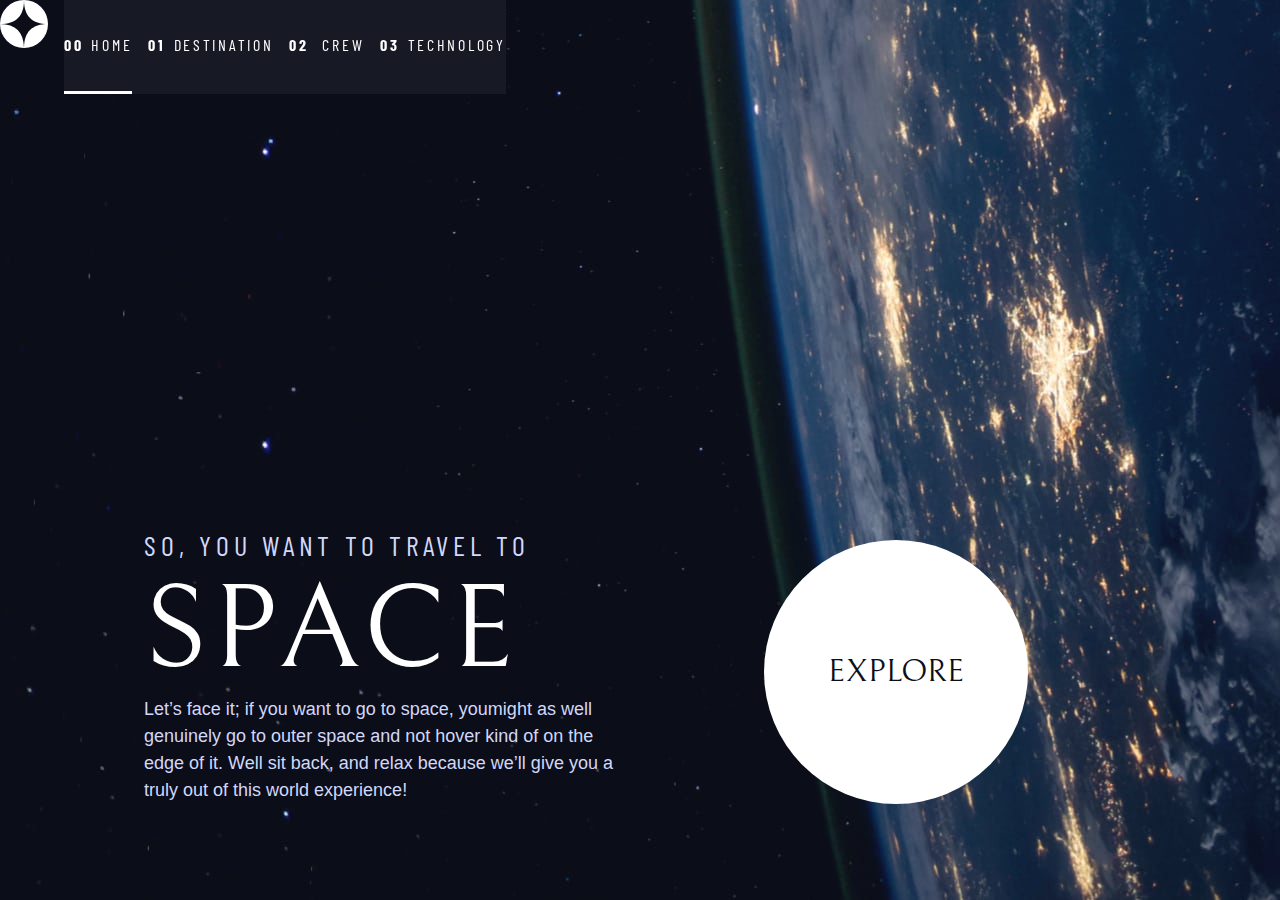
==== index.html @ e8f4b9f8 "navbar mobile" ====
<!DOCTYPE html>
<html lang="en">

<head>
     <meta charset="UTF-8">
     <meta name="viewport" content="width=device-width, initial-scale=1.0">

     <link rel="icon" type="image/png" sizes="32x32" href="./assets/favicon-32x32.png">
     <!-- Google fonts -->
     <link rel="preconnect" href="https://fonts.googleapis.com">
     <link rel="preconnect" href="https://fonts.gstatic.com" crossorigin>
     <link href="https://fonts.googleapis.com/css2?family=Barlow+Condensed:wght@400;700&family=Bellefair&  family=Barlow:wght@400;700&display=swap"
         rel="stylesheet">

     <link rel="stylesheet" href="index.css">
     <title>Frontend Mentor | Space tourism website</title>
</head>

<body class="home">
    <header class="primary-header flex">
        <div>
            <img src="./assets/shared/logo.svg" alt="logo" class="logo">
        </div>
        <button onclick="displayMenu()" class="mobile-nav-toggle" data-visible="false" aria-controls="primary-navigation"><span class="sr-only" aria-expanded="false">Menu</span></button>
        <nav>
            <ul id="primary-navigation" class="primary-navigation underline-indicators flex">
                <li class="active"><a class="fs-300 ff-sans-cond text-white letter-spacing-2 uppercase" href="index.html"><span>00</span>Home</a>
                <li><a class="fs-300 ff-sans-cond text-white letter-spacing-2 uppercase" href="destination.html"><span>01</span>Destination</a>
                <li><a class="fs-300 ff-sans-cond text-white letter-spacing-2 uppercase" href="crew.html"><span>02</span> Crew</a>
                <li><a class="fs-300 ff-sans-cond text-white letter-spacing-2 uppercase" href="technology.html"><span>03</span>Technology</a>
            </ul>
        </nav>
    </header>
    
    <div class="grid-container grid-container--home">
        <div>
            <h1 class="text-accent ff-sans-cond letter-spacing-1 fs-500 uppercase">So, you want to travel to <span class="ff-serif fs-900 text-white d-block">Space</span></h1>
            <p class="text-accent" style="font-weight: 300;">Let’s face it; if you want to go to space, youmight as well genuinely go to outer space and not hover kind of on the edge of it. Well sit back, and relax because we’ll give you a truly out of this world experience!</p>
        </div>
        <div>
            <a href="#" class="large-button uppercase ff-serif text-dark bg-white">Explore</a> 
        </div>
    </div> 
    
   










    <script src="index.js"></script>
</body>
</html>
---- index.css ----
/* ------------------- */
/* Custom properties   */
/* ------------------- */

:root {
    /* colors */
    --clr-dark: 230 35% 7%;
    --clr-light: 231 77% 90%;
    --clr-white: 0 0% 100%;
    
    /* font-sizes */
    --fs-900: clamp(5rem, 8vw + 1rem, 9.375rem);
    --fs-800: 3.5rem;
    --fs-700: 1.5rem;
    --fs-600: 1rem;
    --fs-500: 1.75rem;
    --fs-400: 0.9375rem;
    --fs-300: 1rem;
    --fs-200: 0.875rem;
    
    /* font-families */
    --ff-serif: "Bellefair", serif;
    --ff-sans-cond: "Barlow Condensed", sans-serif;
    --ff-sans-normal: "Barlow", sans-serif;
}

@media (min-width: 35em) {
    :root {
        --fs-800: 5rem;
        --fs-700: 2.5rem;
        --fs-600: 1.5rem;
        --fs-400: 1rem;
    }
}

@media (min-width: 45em) {
    :root {
        /* font-sizes */
        --fs-800: 6.25rem;
        --fs-700: 3.5rem;
        --fs-600: 2rem;
        --fs-400: 1.125rem;
    }
}


/* ------------------- */
/* Reset               */
/* ------------------- */

/* https://piccalil.li/blog/a-modern-css-reset/ */

/* Box sizing */
*,
*::before,
*::after {
    box-sizing: border-box;
}

/* Reset margins */
body,
h1,
h2,
h3,
h4,
h5,
p,
figure,
picture {
    margin: 0; 
}

h1,
h2,
h3,
h4,
h5,
h6,
p {
    font-weight: 400;
}

/* set up the body */
body {
    font-family: var(--ff-sans-normal);
    font-size: var(--fs-400);
    color: hsl( var(--clr-white) );
    background-color: hsl( var(--clr-dark) );
    line-height: 1.5;
    min-height: 100vh;
    
    display: grid;
    grid-template-rows: min-content 1fr;

    overflow-x: hidden;
}

/* make images easier to work with */
img,
picutre {
    max-width: 100%;
    display: block;
}

/* make form elements easier to work with */
input,
button,
textarea,
select {
    font: inherit;
}

/* remove animations for people who've turned them off */
@media (prefers-reduced-motion: reduce) {  
  *,
  *::before,
  *::after {
    animation-duration: 0.01ms !important;
    animation-iteration-count: 1 !important;
    transition-duration: 0.01ms !important;
    scroll-behavior: auto !important;
  }
}


/* ------------------- */
/* Utility classes     */
/* ------------------- */

/* general */

.flex {
    display: flex;
    gap: var(--gap, 1rem);
}

.grid {
    display: grid;
    gap: var(--gap, 1rem);
}

.d-block {
    display: block;
}

.flow > *:where(:not(:first-child)) {
    margin-top: var(--flow-space, 1rem);
}

.container {
    padding-inline: 2em;
    margin-inline: auto;
    max-width: 80rem;
}

.grid-container {
    text-align: center;
    display: grid;
    place-items: center;
    padding-inline: 1rem;
}

.grid-container * {
    max-width: 50ch;
}

@media (min-width: 45em) {
    .grid-container {
        text-align: left;
        column-gap: var(--container-gap, 2rem);
        grid-template-columns: minmax(1rem, 1fr) repeat(2, minmax(0, 30rem)) minmax(1rem, 1fr);
    }
    
    .grid-container > *:first-child {
        grid-column: 2;
    }

    .grid-container > *:last-child {
        grid-column: 3;
    }

    .grid-container--home {
        padding-bottom: 6rem;
        align-items: end;
    }
}

.sr-only {
  position: absolute; 
  width: 1px;
  height: 1px;
  padding: 0;
  margin: -1px; 
  overflow: hidden;
  clip: rect(0, 0, 0, 0);
  white-space: nowrap; /* added line */
  border: 0;
}

/* colors */

.bg-dark { background-color: hsl( var(--clr-dark) );}
.bg-accent { background-color: hsl( var(--clr-light) );}
.bg-white { background-color: hsl( var(--clr-white) );}

.text-dark { color: hsl( var(--clr-dark) );}
.text-accent { color: hsl( var(--clr-light) );}
.text-white { color: hsl( var(--clr-white) );}

/* typography */

.ff-serif { font-family: var(--ff-serif); } 
.ff-sans-cond { font-family: var(--ff-sans-cond); } 
.ff-sans-normal { font-family: var(--ff-sans-normal); } 

.letter-spacing-1 { letter-spacing: 4.75px; } 
.letter-spacing-2 { letter-spacing: 2.7px; } 
.letter-spacing-3 { letter-spacing: 2.35px; } 

.uppercase { text-transform: uppercase; }

.fs-900 { font-size: var(--fs-900); }
.fs-800 { font-size: var(--fs-800); }
.fs-700 { font-size: var(--fs-700); }
.fs-600 { font-size: var(--fs-600); }
.fs-500 { font-size: var(--fs-500); }
.fs-400 { font-size: var(--fs-400); }
.fs-300 { font-size: var(--fs-300); }
.fs-200 { font-size: var(--fs-200); }

.fs-900,
.fs-800,
.fs-700,
.fs-600 {
    line-height: 1.1;
}

.numbered-title {
    font-family: var(--ff-sans-cond);
    font-size: var(--fs-500);
    text-transform: uppercase;
    letter-spacing: 4.72px; 
}

.numbered-title span {
    margin-right: .5em;
    font-weight: 700;
    color: hsl( var(--clr-white) / .25);
}


/* ------------------- */
/* Compontents         */
/* ------------------- */

.large-button {
    font-size: 2rem;
    position: relative;
    z-index: 1;
    display: inline-grid;
    place-items: center;
    padding: 0 2em;
    border-radius: 50%;
    aspect-ratio: 1;
    text-decoration: none;
}

.large-button::after {
    content: '';
    position: absolute;
    z-index: -1;
    width: 100%;
    height: 100%;
    background: hsl( var(--clr-white) / .1);
    border-radius: 50%;
    opacity: 0;
    transition: opacity 500ms linear, transform 750ms ease-in-out;
}
 
.large-button:hover::after,
.large-button:focus::after {
    opacity: 1;
    transform: scale(1.5);
}

.primary-navigation {
    --underline-gap: 2rem;
    list-style: none;
    padding: 0;
    margin: 0;
    background: hsl( var(--clr-dark) / 0.98);
}

.mobile-nav-toggle {
    display: none;
}

@supports (-webkit-backdrop-filter: blur(2rem)) {
    .primary-navigation {
        background: hsl( var(--clr-white) / 0.05);
        backdrop-filter: blur(2rem);
        -webkit-backdrop-filter: blur(2rem);
    }
}

@supports (backdrop-filter: blur(2rem)) {
    .primary-navigation {
        background: hsl( var(--clr-white) / 0.05);
        backdrop-filter: blur(2rem);
    }
}

@media (max-width: 35rem) {
    .primary-navigation {
        --underline-gap: .5rem;
        position: fixed;
        z-index: 1000;
        inset: 0 0 0 30%;
        list-style: none;
        padding: min(20rem, 15vh) 2rem;
        margin: 0;
        flex-direction: column;
        transform: translateX(100%);
        transition: transform 500ms ease-in-out;
    }
   
    .primary-navigation-toggle {
        transform: translateX(0%);
        transition: transform 500ms ease-in-out;
    }

    .primary-navigation.underline-indicators > .active {
        border: 0;
    }

    .mobile-nav-toggle {
        display: block;
        position: absolute;
        z-index: 2000;
        right: 1rem;
        top: 2rem;
        background: transparent;
        background-image: url(./assets/shared/icon-hamburger.svg);
        width: 1.5rem;
        aspect-ratio: 1;
        background-repeat: no-repeat;
        border: 0;
    }

}

.primary-navigation a {
    text-decoration: none;
}

.primary-navigation a > span {
    font-weight: 700;
    margin-right: .5em;
}

.underline-indicators > * {
    cursor: pointer;
    padding: var(--underline-gap, 1rem) 0;
    border: 0;
    border-bottom: .2rem solid hsl( var(--clr-white) / 0 );
}

.underline-indicators > *:hover,
.underline-indicators > *:focus {
    border-color: hsl( var(--clr-white) / .5);
}

.underline-indicators > .active,
.underline-indicators > [aria-selected="true"] {
    color: hsl( var(--clr-white) / 1);
    border-color: hsl( var(--clr-white) / 1); 
}

.tab-list {
    --gap: 2rem;
}

.dot-indicators > * {
    cursor: pointer;
    border: 0;
    border-radius: 50%;
    padding: .5em;
    background-color: hsl( var(--clr-white) / .25);
}
 
.dot-indicators > *:hover,
.dot-indicators > *:focus { 
    background-color: hsl( var(--clr-white) / .5);
}

.dot-indicators > [aria-selected="true"] {
    background-color: hsl( var(--clr-white) / 1); 
}
/* ----------------------------- */
/* Page specific babckground     */
/* ----------------------------- */
body {
    background-size: cover;
    background-position: bottom center;
}
/* home */
.home {
    background-image: url(./assets/home/background-home-mobile.jpg);
}

@media (min-width: 35em) {
    .home {
        background-position: center center;
        background-image: url(./assets/home/background-home-tablet.jpg);
    }
}

@media (min-width: 45em) {
    .home {
        background-image: url(./assets/home/background-home-desktop.jpg);
    }
}
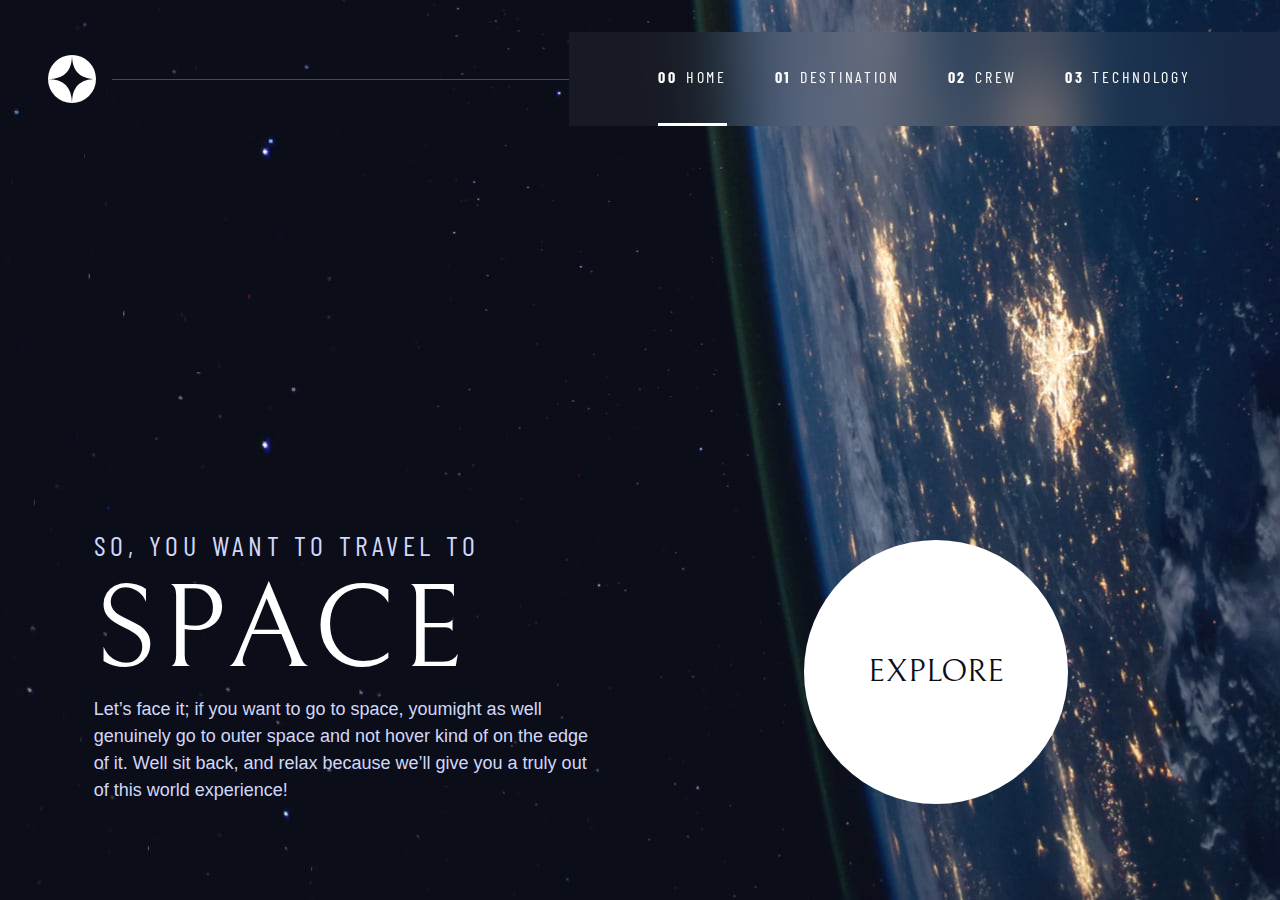
==== commit a6da8375: "Homepage responsive ok" ====
--- a/index.html
+++ b/index.html
@@ -17,6 +17,7 @@
 </head>
 
 <body class="home">
+    <a class="skip-to-content" href="#main">Skip to content</a>
     <header class="primary-header flex">
         <div>
             <img src="./assets/shared/logo.svg" alt="logo" class="logo">
@@ -24,15 +25,15 @@
         <button onclick="displayMenu()" class="mobile-nav-toggle" data-visible="false" aria-controls="primary-navigation"><span class="sr-only" aria-expanded="false">Menu</span></button>
         <nav>
             <ul id="primary-navigation" class="primary-navigation underline-indicators flex">
-                <li class="active"><a class="fs-300 ff-sans-cond text-white letter-spacing-2 uppercase" href="index.html"><span>00</span>Home</a>
-                <li><a class="fs-300 ff-sans-cond text-white letter-spacing-2 uppercase" href="destination.html"><span>01</span>Destination</a>
-                <li><a class="fs-300 ff-sans-cond text-white letter-spacing-2 uppercase" href="crew.html"><span>02</span> Crew</a>
-                <li><a class="fs-300 ff-sans-cond text-white letter-spacing-2 uppercase" href="technology.html"><span>03</span>Technology</a>
+                <li class="active"><a class="fs-300 ff-sans-cond text-white letter-spacing-2 uppercase" href="index.html"><span aria-hidden="true">00</span>Home</a>
+                <li><a class="fs-300 ff-sans-cond text-white letter-spacing-2 uppercase" href="destination.html"><span aria-hidden="true">01</span>Destination</a>
+                <li><a class="fs-300 ff-sans-cond text-white letter-spacing-2 uppercase" href="crew.html"><span aria-hidden="true">02</span>Crew</a>
+                <li><a class="fs-300 ff-sans-cond text-white letter-spacing-2 uppercase" href="technology.html"><span aria-hidden="true">03</span>Technology</a>
             </ul>
         </nav>
     </header>
     
-    <div class="grid-container grid-container--home">
+    <main id="main" class="grid-container grid-container--home">
         <div>
             <h1 class="text-accent ff-sans-cond letter-spacing-1 fs-500 uppercase">So, you want to travel to <span class="ff-serif fs-900 text-white d-block">Space</span></h1>
             <p class="text-accent" style="font-weight: 300;">Let’s face it; if you want to go to space, youmight as well genuinely go to outer space and not hover kind of on the edge of it. Well sit back, and relax because we’ll give you a truly out of this world experience!</p>
@@ -40,19 +41,8 @@
         <div>
             <a href="#" class="large-button uppercase ff-serif text-dark bg-white">Explore</a> 
         </div>
-    </div> 
+    </main> 
     
-   
-
-
-
-
-
-
-
-
-
-
     <script src="index.js"></script>
 </body>
 </html>--- a/index.css
+++ b/index.css
@@ -168,7 +168,7 @@
     .grid-container {
         text-align: left;
         column-gap: var(--container-gap, 2rem);
-        grid-template-columns: minmax(1rem, 1fr) repeat(2, minmax(0, 30rem)) minmax(1rem, 1fr);
+        grid-template-columns: minmax(1rem, 1fr) repeat(2, minmax(0, 40rem)) minmax(1rem, 1fr);
     }
     
     .grid-container > *:first-child {
@@ -197,6 +197,22 @@
   border: 0;
 }
 
+.skip-to-content {
+    position: absolute;
+    z-index: 9999;
+    background: hsl( var(--clr-white) );
+    color: hsl( var(--clr-dark) );
+    padding: .5em 1em;
+    margin-inline: auto;
+    transform: translateY(-100%);
+    transition: transform 250ms ease-in;
+}
+
+.skip-to-content:focus {
+   transform: translateY(0);
+   
+}
+
 /* colors */
 
 .bg-dark { background-color: hsl( var(--clr-dark) );}
@@ -283,7 +299,20 @@
     transform: scale(1.5);
 }
 
+/* primary header */
+
+.logo {
+    margin: 1.3rem clamp(1.5rem, 5vw, 3rem);
+}
+
+.primary-header {
+    justify-content: space-between;
+    align-items: center;
+    
+}
+
 .primary-navigation {
+    --gap: clamp(1.5rem, 5vw, 3rem);
     --underline-gap: 2rem;
     list-style: none;
     padding: 0;
@@ -291,6 +320,15 @@
     background: hsl( var(--clr-dark) / 0.98);
 }
 
+.primary-navigation a {
+    text-decoration: none;
+}
+
+.primary-navigation a > span {
+    font-weight: 700;
+    margin-right: .5em;
+}
+
 .mobile-nav-toggle {
     display: none;
 }
@@ -310,7 +348,7 @@
     }
 }
 
-@media (max-width: 35rem) {
+@media (max-width: 35em) {
     .primary-navigation {
         --underline-gap: .5rem;
         position: fixed;
@@ -349,13 +387,38 @@
 
 }
 
-.primary-navigation a {
-    text-decoration: none;
-}
-
-.primary-navigation a > span {
-    font-weight: 700;
-    margin-right: .5em;
+@media (min-width: 35em) {
+    .primary-navigation {
+        padding-inline: clamp(3rem, 7vw, 7rem);
+    }
+}
+
+@media (min-width: 35em) and (max-width: 44.999em) {
+    .primary-navigation a > span {
+        display: none;
+    }
+}
+
+@media (min-width: 45em) {
+
+    .primary-header::after {
+        content: '';
+        display: block;
+        position: relative;
+        height: 1px;
+        width: 100%;
+        margin-right: -2.5rem;
+        background: hsl( var(--clr-white) / .25);
+        order: 1;
+    }
+
+    nav {
+        order: 2;
+    }
+
+    .primary-navigation {
+        margin-block: 2rem;
+    }
 }
 
 .underline-indicators > * {
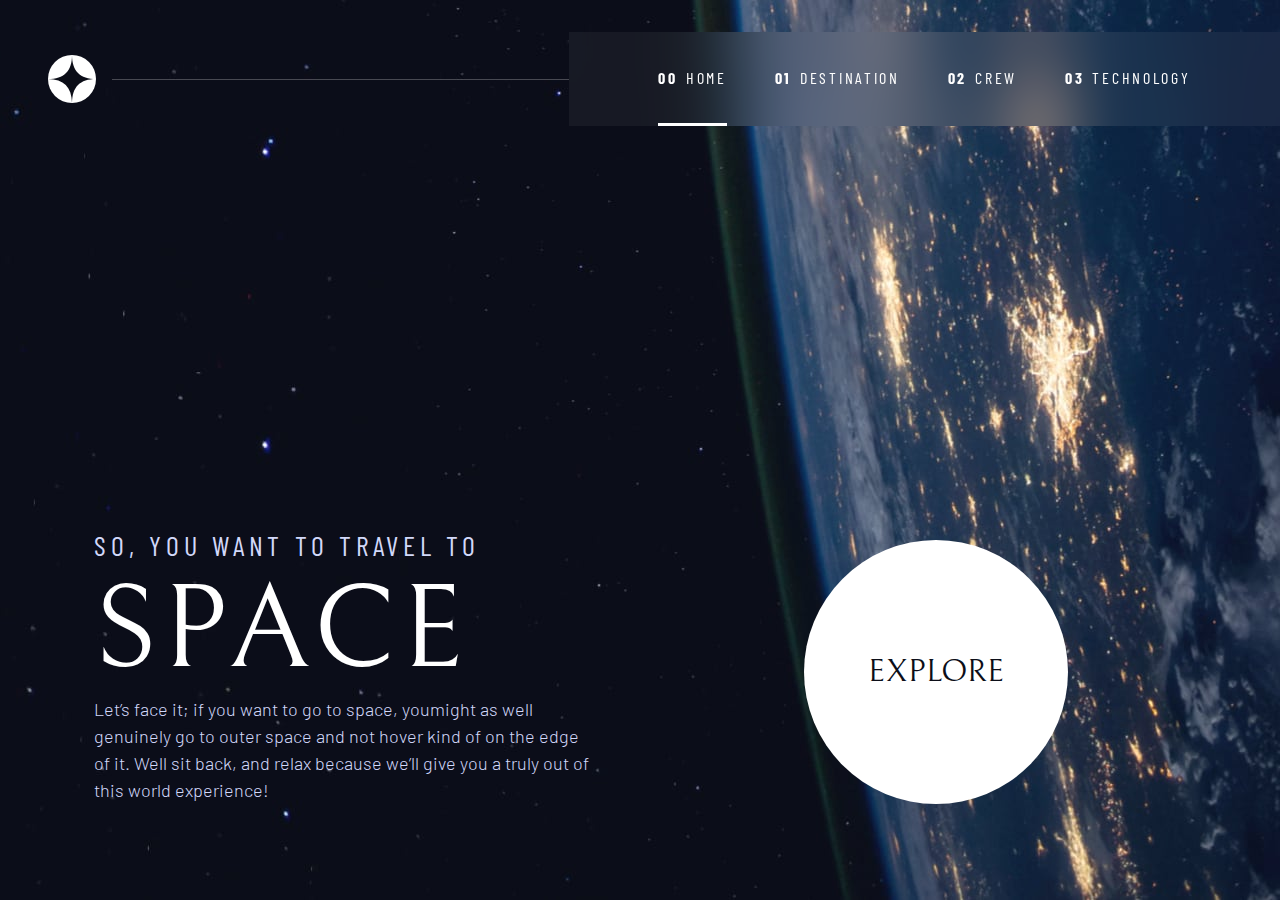
==== commit aed38490: "html issue correction" ====
--- a/index.html
+++ b/index.html
@@ -9,10 +9,8 @@
      <!-- Google fonts -->
      <link rel="preconnect" href="https://fonts.googleapis.com">
      <link rel="preconnect" href="https://fonts.gstatic.com" crossorigin>
-     <link href="https://fonts.googleapis.com/css2?family=Barlow+Condensed:wght@400;700&family=Bellefair&  family=Barlow:wght@400;700&display=swap"
-         rel="stylesheet">
-
-     <link rel="stylesheet" href="index.css">
+     <link href="https://fonts.googleapis.com/css2?family=Barlow+Condensed:wght@400;700&family=Bellefair&family=Barlow:wght@400;700&display=swap" rel="stylesheet">
+     <link rel="stylesheet" href="./css/index.css">
      <title>Frontend Mentor | Space tourism website</title>
 </head>
 
@@ -22,7 +20,7 @@
         <div>
             <img src="./assets/shared/logo.svg" alt="logo" class="logo">
         </div>
-        <button onclick="displayMenu()" class="mobile-nav-toggle" data-visible="false" aria-controls="primary-navigation"><span class="sr-only" aria-expanded="false">Menu</span></button>
+        <button onclick="displayMenu()" class="mobile-nav-toggle" data-visible="false" aria-controls="primary-navigation" role="button"><span class="sr-only" aria-expanded="false">Menu</span></button>
         <nav>
             <ul id="primary-navigation" class="primary-navigation underline-indicators flex">
                 <li class="active"><a class="fs-300 ff-sans-cond text-white letter-spacing-2 uppercase" href="index.html"><span aria-hidden="true">00</span>Home</a>
@@ -39,10 +37,10 @@
             <p class="text-accent" style="font-weight: 300;">Let’s face it; if you want to go to space, youmight as well genuinely go to outer space and not hover kind of on the edge of it. Well sit back, and relax because we’ll give you a truly out of this world experience!</p>
         </div>
         <div>
-            <a href="#" class="large-button uppercase ff-serif text-dark bg-white">Explore</a> 
+            <a href="./destination.html" class="large-button uppercase ff-serif text-dark bg-white">Explore</a> 
         </div>
     </main> 
     
-    <script src="index.js"></script>
+    <script src="./scripts/index.js"></script>
 </body>
 </html>--- a/css/index.css
+++ b/css/index.css
@@ -0,0 +1,824 @@
+/* ------------------- */
+/* Custom properties   */
+/* ------------------- */
+
+:root {
+    /* colors */
+    --clr-dark: 230 35% 7%;
+    --clr-light: 231 77% 90%;
+    --clr-white: 0 0% 100%;
+    
+    /* font-sizes */
+    --fs-900: clamp(5rem, 8vw + 1rem, 9.375rem);
+    --fs-800: 3.5rem;
+    --fs-700: 1.5rem;
+    --fs-600: 1rem;
+    --fs-500: 1rem;
+    --fs-400: 0.9375rem;
+    --fs-300: 1rem;
+    --fs-200: 0.875rem;
+    
+    /* font-families */
+    --ff-serif: "Bellefair", serif;
+    --ff-sans-cond: "Barlow Condensed", sans-serif;
+    --ff-sans-normal: "Barlow", sans-serif;
+}
+
+@media (min-width: 35em) {
+    :root {
+        --fs-800: 5rem;
+        --fs-700: 2.5rem;
+        --fs-600: 1.5rem;
+        --fs-500: 1.25rem;
+        --fs-400: 1rem;
+    }
+}
+
+@media (min-width: 45em) {
+    :root {
+        /* font-sizes */
+        --fs-800: 5.75rem;
+        --fs-700: 3.5rem;
+        --fs-600: 2rem;
+        --fs-500: 1.75rem;
+        --fs-400: 1.125rem;
+    }
+}
+
+
+/* ------------------- */
+/* Reset               */
+/* ------------------- */
+
+/* https://piccalil.li/blog/a-modern-css-reset/ */
+
+/* Box sizing */
+*,
+*::before,
+*::after {
+    box-sizing: border-box;
+}
+
+/* Reset margins */
+body,
+h1,
+h2,
+h3,
+h4,
+h5,
+p,
+figure,
+picture {
+    margin: 0; 
+}
+
+h1,
+h2,
+h3,
+h4,
+h5,
+h6,
+p {
+    font-weight: 400;
+}
+
+/* set up the body */
+body {
+    font-family: var(--ff-sans-normal);
+    font-size: var(--fs-400);
+    color: hsl( var(--clr-white) );
+    background-color: hsl( var(--clr-dark) );
+    line-height: 1.5;
+    min-height: 100vh;
+    
+    display: grid;
+    grid-template-rows: min-content 1fr;
+
+    overflow-x: hidden;
+}
+
+/* make images easier to work with */
+img,
+picture {
+    max-width: 100%;
+    display: block;
+}
+
+/* make form elements easier to work with */
+input,
+button,
+textarea,
+select {
+    font: inherit;
+}
+
+/* remove animations for people who've turned them off */
+@media (prefers-reduced-motion: reduce) {  
+  *,
+  *::before,
+  *::after {
+    animation-duration: 0.01ms !important;
+    animation-iteration-count: 1 !important;
+    transition-duration: 0.01ms !important;
+    scroll-behavior: auto !important;
+  }
+}
+
+
+/* ------------------- */
+/* Utility classes     */
+/* ------------------- */
+
+/* general */
+
+.flex {
+    display: flex;
+    gap: var(--gap, 1rem);
+}
+
+.grid {
+    display: grid;
+    gap: var(--gap, 1rem);
+}
+
+.d-block {
+    display: block;
+}
+
+.flow > *:where(:not(:first-child)) {
+    margin-top: var(--flow-space, 1rem);
+}
+
+.container {
+    padding-inline: 2em;
+    margin-inline: auto;
+    max-width: 80rem;
+}
+
+.sr-only {
+  position: absolute; 
+  width: 1px;
+  height: 1px;
+  padding: 0;
+  margin: -1px; 
+  overflow: hidden;
+  clip: rect(0, 0, 0, 0);
+  white-space: nowrap; /* added line */
+  border: 0;
+}
+
+.skip-to-content {
+    position: absolute;
+    z-index: 9999;
+    background: hsl( var(--clr-white) );
+    color: hsl( var(--clr-dark) );
+    padding: .5em 1em;
+    margin-inline: auto;
+    transform: translateY(-100%);
+    transition: transform 250ms ease-in;
+}
+
+.skip-to-content:focus {
+   transform: translateY(0);
+   
+}
+
+/* colors */
+
+.bg-dark { background-color: hsl( var(--clr-dark) );}
+.bg-accent { background-color: hsl( var(--clr-light) );}
+.bg-white { background-color: hsl( var(--clr-white) );}
+
+.text-dark { color: hsl( var(--clr-dark) );}
+.text-accent { color: hsl( var(--clr-light) );}
+.text-white { color: hsl( var(--clr-white) );}
+
+/* typography */
+
+.ff-serif { font-family: var(--ff-serif); } 
+.ff-sans-cond { font-family: var(--ff-sans-cond); } 
+.ff-sans-normal { font-family: var(--ff-sans-normal); } 
+
+.letter-spacing-1 { letter-spacing: 4.75px; } 
+.letter-spacing-2 { letter-spacing: 2.7px; } 
+.letter-spacing-3 { letter-spacing: 2.35px; } 
+
+.uppercase { text-transform: uppercase; }
+
+.fs-900 { font-size: var(--fs-900); }
+.fs-800 { font-size: var(--fs-800); }
+.fs-700 { font-size: var(--fs-700); }
+.fs-600 { font-size: var(--fs-600); }
+.fs-500 { font-size: var(--fs-500); }
+.fs-400 { font-size: var(--fs-400); }
+.fs-300 { font-size: var(--fs-300); }
+.fs-200 { font-size: var(--fs-200); }
+
+.fs-900,
+.fs-800,
+.fs-700,
+.fs-600 {
+    line-height: 1.1;
+}
+
+.numbered-title {
+    font-family: var(--ff-sans-cond);
+    font-size: var(--fs-500);
+    text-transform: uppercase;
+    letter-spacing: 4.72px; 
+}
+
+.numbered-title span {
+    margin-right: .5em;
+    font-weight: 700;
+    color: hsl( var(--clr-white) / .25);
+}
+
+
+/* ------------------- */
+/* Compontents         */
+/* ------------------- */
+
+.large-button {
+    font-size: 2rem;
+    position: relative;
+    z-index: 1;
+    display: inline-grid;
+    place-items: center;
+    padding: 0 2em;
+    border-radius: 50%;
+    aspect-ratio: 1;
+    text-decoration: none;
+}
+
+.large-button::after {
+    content: '';
+    position: absolute;
+    z-index: -1;
+    width: 100%;
+    height: 100%;
+    background: hsl( var(--clr-white) / .1);
+    border-radius: 50%;
+    opacity: 0;
+    transition: opacity 500ms linear, transform 750ms ease-in-out;
+}
+ 
+.large-button:hover::after,
+.large-button:focus::after {
+    opacity: 1;
+    transform: scale(1.5);
+}
+
+/* primary header */
+
+.logo {
+    margin: 1.3rem clamp(1.5rem, 5vw, 3rem);
+}
+
+.primary-header {
+    justify-content: space-between;
+    align-items: center;
+    
+}
+
+.primary-navigation {
+    --gap: clamp(1.5rem, 5vw, 3rem);
+    --underline-gap: 2rem;
+    list-style: none;
+    padding: 0;
+    margin: 0;
+    background: hsl( var(--clr-dark) / 0.98);
+}
+
+.primary-navigation a {
+    text-decoration: none;
+}
+
+.primary-navigation a > span {
+    font-weight: 700;
+    margin-right: .5em;
+}
+
+.mobile-nav-toggle {
+    display: none;
+}
+
+@supports (-webkit-backdrop-filter: blur(2rem)) {
+    .primary-navigation {
+        background: hsl( var(--clr-white) / 0.05);
+        backdrop-filter: blur(2rem);
+        -webkit-backdrop-filter: blur(2rem);
+    }
+}
+
+@supports (backdrop-filter: blur(2rem)) {
+    .primary-navigation {
+        background: hsl( var(--clr-white) / 0.05);
+        backdrop-filter: blur(2rem);
+    }
+}
+
+@media (max-width: 35em) {
+    .primary-navigation {
+        --underline-gap: .5rem;
+        position: fixed;
+        z-index: 1000;
+        inset: 0 0 0 30%;
+        list-style: none;
+        padding: min(20rem, 15vh) 2rem;
+        margin: 0;
+        flex-direction: column;
+        transform: translateX(100%);
+        transition: transform 500ms ease-in-out;
+    }
+   
+    .primary-navigation-toggle {
+        transform: translateX(0%);
+        transition: transform 500ms ease-in-out;
+    }
+
+    .primary-navigation.underline-indicators > .active {
+        border: 0;
+    }
+
+    .mobile-nav-toggle {
+        display: block;
+        position: absolute;
+        z-index: 20000;
+        right: 1rem;
+        top: 2rem;
+        background: transparent;
+        background-image: url(../assets/icon-hamburger.svg);
+        width: 1.5rem;
+        aspect-ratio: 1;
+        background-repeat: no-repeat;
+        border: 0;
+    }
+
+}
+
+@media (min-width: 35em) {
+    .primary-navigation {
+        padding-inline: clamp(3rem, 7vw, 7rem);
+    }
+}
+
+@media (min-width: 35em) and (max-width: 44.999em) {
+    .primary-navigation a > span {
+        display: none;
+    }
+}
+
+@media (min-width: 45em) {
+
+    .primary-header::after {
+        content: '';
+        display: block;
+        position: relative;
+        height: 1px;
+        width: 100%;
+        margin-right: -2.5rem;
+        background: hsl( var(--clr-white) / .25);
+        order: 1;
+    }
+
+    nav {
+        order: 2;
+    }
+
+    .primary-navigation {
+        margin-block: 2rem;
+    }
+}
+
+.underline-indicators > * {
+    cursor: pointer;
+    padding: var(--underline-gap, 1rem) 0;
+    border: 0;
+    border-bottom: .2rem solid hsl( var(--clr-white) / 0 );
+    background: transparent;
+}
+
+.underline-indicators > *:hover,
+.underline-indicators > *:focus {
+    border-color: hsl( var(--clr-white) / .5);
+}
+
+.underline-indicators > .active,
+.underline-indicators > [aria-selected="true"] {
+    color: hsl( var(--clr-white) / 1);
+    border-color: hsl( var(--clr-white) / 1); 
+}
+
+.tab-list {
+    --gap: 2rem;
+}
+
+.dot-indicators > * {
+    cursor: pointer;
+    border: 0;
+    border-radius: 50%;
+    padding: .5em;
+    background-color: hsl( var(--clr-white) / .25);
+}
+ 
+.dot-indicators > *:hover,
+.dot-indicators > *:focus { 
+    background-color: hsl( var(--clr-white) / .5);
+}
+
+.dot-indicators > [aria-selected="true"] {
+    background-color: hsl( var(--clr-white) / 1); 
+}
+
+.number-indicators > button {
+    cursor: pointer;
+    width: 2.5rem;
+    height: 2.5rem;
+    border-radius: 50%;
+    border: 1px solid hsl( var(--clr-white) / .25 );
+    background-color: hsl( var(--clr-dark) );
+    color: hsl( var(--clr-white) );
+}
+
+.number-indicators > button:hover,
+.number-indicators > button:focus {
+    border-color: hsl( var(--clr-white) );
+}
+
+.number-indicators > [aria-selected="true"] {
+    background-color: hsl( var(--clr-white) / 1) !important;
+    color: hsl( var(--clr-dark) );
+}
+
+/* ----------------------------- */
+/* Page specific babckground     */
+/* ----------------------------- */
+body {
+    background-size: cover;
+    background-position: bottom center;
+}
+/* home */
+.home {
+    background-image: url(../assets/home/background-home-mobile.jpg);
+}
+
+@media (min-width: 35em) {
+    .home {
+        background-position: center center;
+        background-image: url(../assets/home/background-home-tablet.jpg);
+    }
+}
+
+@media (min-width: 45em) {
+    .home {
+        background-image: url(../assets/home/background-home-desktop.jpg);
+    }
+}
+
+/* destination */
+.destination {
+    background-image: url(../assets/destination/background-destination-mobile.jpg);
+}
+
+@media (min-width: 35em) {
+    .destination {
+        background-position: center center;
+        background-image: url(../assets/destination/background-destination-tablet.jpg);
+    }
+}
+
+@media (min-width: 45em) {
+    .destination {
+        background-image: url(../assets/destination/background-destination-desktop.jpg);
+    }
+}
+
+/* crew */
+.crew {
+    background-image: url(../assets/crew/background-crew-mobile.jpg);
+}
+
+@media (min-width: 35em) {
+    .crew {
+        background-position: center center;
+        background-image: url(../assets/crew/background-crew-tablet.jpg);
+    }
+}
+
+@media (min-width: 45em) {
+    .crew {
+        background-image: url(../assets/crew/background-crew-desktop.jpg);
+    }
+}
+
+/* technology */
+.technology {
+    background-image: url(../assets/technology/background-technology-mobile.jpg);
+}
+
+@media (min-width: 35em) {
+    .technology {
+        background-position: center center;
+        background-image: url(../assets/technology/background-technology-tablet.jpg);
+    }
+}
+
+@media (min-width: 45em) {
+    .technology {
+        background-image: url(../assets/technology/background-technology-desktop.jpg);
+    }
+}
+
+
+/* ----------------------------- */
+/* Layout                        */
+/* ----------------------------- */
+
+.grid-container {
+    text-align: center;
+    display: grid;
+    place-items: center;
+    padding-inline: 1rem;
+    padding-bottom: 4rem;
+}
+
+.grid-container p {
+    max-width: 50ch;
+}
+
+.numbered-title {
+    grid-area: title;
+}
+
+/* Destination layout */
+
+.grid-container--destination {
+    grid-template-areas: 
+    'title'
+    'image'
+    'tabs'
+    'content';
+}
+
+.grid-container--destination img {
+    grid-area: image;
+    max-width: 60%;
+    margin-top: 2.5rem;
+}
+
+.grid-container--destination > .tab-list {
+    grid-area: tabs;
+    margin-top: 2rem;
+}
+
+.grid-container--destination > .destination-info {
+    grid-area: content;
+    margin-top: 1.75rem;
+}
+
+.destination-info h2 {
+    padding-bottom: .5rem;
+}
+
+.destination-meta {
+    flex-direction: column;
+    border-top: 1px solid hsl( var(--clr-white) / .1);
+    padding: 2.5rem;
+    margin-top: 2.5rem;
+    align-items: center;
+}
+
+.destination-meta p {
+    font-size: 1.75rem;
+}
+
+/* Crew layout */
+
+.grid-container--crew {
+    grid-template-areas: 
+    'title'
+    'image'
+    'dots'
+    'details';
+}
+
+.grid-container--crew h1 {
+    margin-block-start: 0;
+}
+
+.grid-container--crew h2 {
+    margin-block-end: .5rem;
+}
+
+.grid-container--crew img {
+    grid-area: image;
+    max-width: 50%;
+    border-bottom: 1px solid hsl( var(--clr-white) / .1);
+}
+
+.grid-container--crew > .dot-indicators {
+    grid-area: dots;
+}
+
+.grid-container--crew > .crew-details {
+    grid-area: details;
+}
+
+.crew-details p {
+    padding-inline: .75rem;
+}
+
+/* Technology layout */
+
+.grid-container--technology {
+    grid-template-areas: 
+    'title'
+    'image'
+    'number-ind'
+    'info';
+}
+
+.grid-container--technology img {
+    grid-area: image;
+}
+
+.grid-container--technology > .number-indicators {
+    grid-area: number-ind;
+}
+
+.grid-container--technology > .technology-info {
+    grid-area: info;
+    
+}
+
+.technology-details p {
+    max-width: initial;
+    padding-inline: 1.5rem;
+    margin-top: 1.5rem;
+}
+
+.technology-details h2 {
+    margin-bottom: .5rem;
+}
+
+.number-indicators {
+    justify-content: center;
+    margin-top: 1.5rem;
+    margin-bottom: 1.25rem;
+}
+
+@media (min-width: 35em) {
+    .numbered-title {
+        justify-self: left;
+        margin-top: 2rem;
+    }
+
+    .destination-meta {
+        flex-direction: row;
+        justify-content: space-evenly;
+    }
+
+    .grid-container--crew {
+        padding-bottom: 0;
+        grid-template-areas: 
+        'title'
+        'details'
+        'dots'
+        'image';
+    }
+
+    .grid-container--crew > img {
+        align-self: end;
+    }
+
+    .number-indicators > button {
+        height: 3.5rem;
+        width: 3.5rem;
+    }
+
+    .number-indicators {
+        margin-top: 2.5rem;
+        margin-bottom: 2rem;
+    }
+
+    .technology-details p {
+        padding-inline: 8rem;
+    }
+}
+
+@media (min-width: 45em) {
+    .grid-container {
+        text-align: left;
+        column-gap: var(--container-gap, 2rem);
+        grid-template-columns: minmax(1rem, 1fr) repeat(2, minmax(0, 40rem)) minmax(1rem, 1fr);
+    }
+    
+    .grid-container--home {
+        padding-bottom: 6rem;
+        align-items: end;
+    }
+
+    .grid-container--home > *:first-child {
+        grid-column: 2;
+    }
+
+    .grid-container--home > *:last-child {
+        grid-column: 3;
+    }
+
+    .grid-container--destination {
+        justify-items: start;
+        align-content: start;
+        grid-template-areas: 
+        '. title title .'
+        '. image tabs .'
+        '. image content .';
+    }
+
+    .grid-container--destination > img,
+    .grid-container--crew > img,
+    .grid-container--technology > img {
+        max-width: 90%;
+    }
+
+    .destination-meta {
+        --gap: min(5vw, 6rem);
+        justify-content: flex-start;
+        align-items: initial;
+        padding: 2.5rem 2.5rem 2.5rem 0;
+    }
+
+    .destination-meta p {
+        font-size: 1.5rem;
+    }
+
+    .destination-info p {
+        padding-right: .5rem;
+    }
+
+    .grid-container--crew {
+        grid-template-areas: 
+        '. title title .'
+        '. details image .'
+        '. dots image .';
+    }
+
+    .grid-container--crew > .numbered-title {
+        padding-top: 2rem;
+    }
+
+    .grid-container--crew > .dot-indicators {
+        justify-self: start;
+    }
+
+    .grid-container--crew > img {
+        grid-column: span 2;
+        align-self: end;
+    }
+
+    .technology > .grid-container {
+        text-align: left;
+        column-gap: var(--container-gap, 1rem);
+        grid-template-columns: minmax(6rem, 1fr) minmax(5rem, 1fr) repeat(2, minmax(0, 40rem));
+    }
+
+    .grid-container--technology {
+        grid-template-areas: 
+        '. title title .'
+        ' . number-ind info image'
+        ' . number-ind info image';
+        justify-items: start;
+        align-content: start;
+        padding-inline: 1rem;
+    }
+
+    .grid-container--technology > img {
+        justify-self: end;
+    }
+
+    .grid-container--technology > .numbered-title {
+        margin-bottom: 5rem;
+        
+    }
+
+    .grid-container--technology > .technology-info {
+        justify-self: start;
+    }
+
+    .number-indicators {
+        flex-direction: column;
+        justify-self: start;
+        padding-inline: 0 !important;
+        width: 100px;
+    }
+
+    .number-indicators > button {
+        height: 5rem;
+        width: 5rem;
+    }
+    
+    .technology-details p {
+        padding-inline: 1.5rem;
+    }
+}